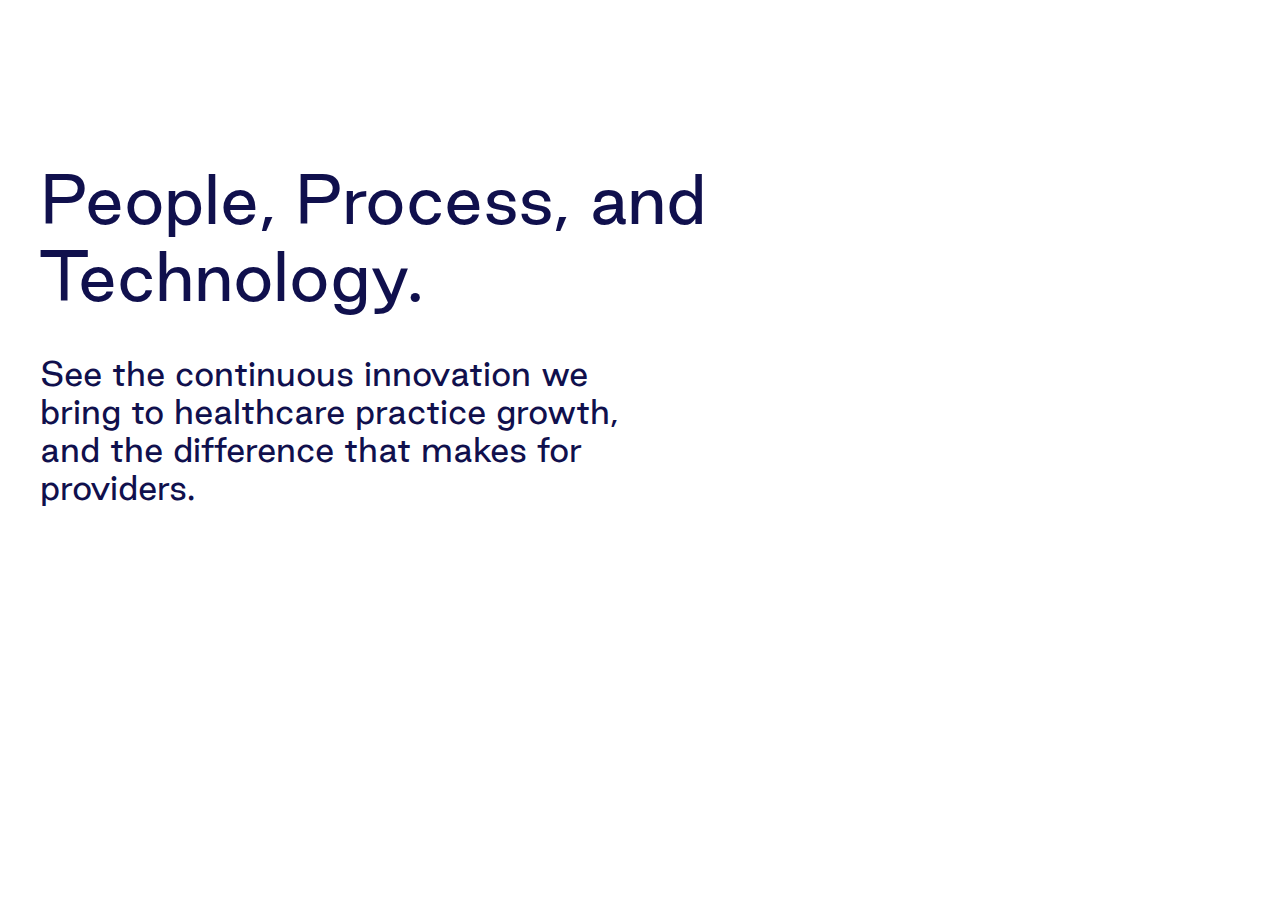
==== about.html @ ecb2eb49 "Test build" ====
<!DOCTYPE html><html lang="en"><head><meta charset="UTF-8"><meta name="viewport" content="width=device-width, initial-scale=1.0"><title>About ECura</title><link rel="stylesheet" href="/fonts.a1546254.css"><link rel="stylesheet" href="/styles.f1bc534e.css"></head><body> <main data-router-wrapper=""> <section data-router-view="about" class="about"> <div class="about-content scroll"> <div class="hero"> <div class="text"> <h2>People, Process, and Technology.</h2> <h3>See the continuous innovation we bring to healthcare practice growth, and the difference that makes for providers.</h3> </div> </div> <div class="center-column section"></div> </div> </section> </main> <script src="https://code.jquery.com/jquery-1.12.4.min.js"></script> <script src="/script.78357cc4.js"></script> </body></html>
---- fonts.a1546254.css ----
@font-face{font-family:Good Sans;src:url(/GoodSans-Light.aa7d587a.woff);font-weight:300;font-style:normal}@font-face{font-family:Good Sans;src:url(/GoodSans-Regular.a907dcb0.woff);font-weight:400;font-style:normal}@font-face{font-family:Good Sans;src:url(/GoodSans-Medium.19197f9d.woff);font-weight:500;font-style:normal}@font-face{font-family:Good Sans;src:url(/GoodSans-Bold.8a5a0946.woff);font-weight:700;font-style:normal}@font-face{font-family:Good Sans;src:url(/GoodSans-Black.2e45808e.woff);font-weight:800;font-style:normal}
/*# sourceMappingURL=/fonts.a1546254.css.map */
---- styles.f1bc534e.css ----
*{font-family:Good Sans;margin:0;padding:0;color:#10104d;font-weight:400}* a{text-decoration:none}::-webkit-scrollbar{display:none}html{font-size:16px}body,html{overflow:hidden}a,p{font-size:1em}h4{font-size:1.5em}h3{font-size:2em}h2{font-size:4em}h1{font-size:8em}.button{border:2px solid #6a62ef;color:#6a62ef;border-radius:100%;padding:16px 34px;transition:color .3s,background-color .3s}.button:hover{color:#fff;background-color:#6a62ef}#loader{position:fixed;top:0;left:0;display:flex;flex-direction:row;justify-content:center;align-items:center;background:#6a62ef;height:100vh;width:100vw;z-index:20;transition-duration:1s;transition-delay:1s}#loader p{color:#fff;font-size:3.5em;transition-duration:.3s;opacity:0}#loader .c{transition-delay:75ms}#loader .u{transition-delay:.15s}#loader .r{transition-delay:.225s}#loader .a{transition-delay:.3s}.menu-bg-desktop{height:80px}.menu-bg-desktop,.menu-bg-mobile{position:fixed;top:0;left:0;z-index:9;width:100%;background-color:#fff;transition:top .3s}.menu-bg-mobile{height:60px;opacity:0}.nav-desktop{position:fixed;top:0;left:0;z-index:10;width:100%;height:80px;display:flex;flex-direction:row;justify-content:space-between;align-items:center;transition:background-color .3s}.nav-desktop .logo-container{margin-left:40px}.nav-desktop .logo-container .logo{font-size:2em;color:#6a62ef;font-weight:500;transition:color .3s}.nav-desktop .logo-container .logo:hover{color:#6a62ef}.nav-desktop .menu-container{display:flex;flex-direction:row;justify-content:center;align-items:center;gap:40px;position:absolute;left:calc(50% - 168.42px)}.nav-desktop .menu-container a{transition:color .3s}.nav-desktop .menu-container a:hover{color:#6a62ef}.nav-desktop .account-container{display:flex;flex-direction:row;justify-content:center;align-items:center;gap:40px;margin-right:40px}.nav-desktop .account-container .sign-in{transition:color .3s}.nav-desktop .account-container .sign-in:hover{color:#6a62ef}.nav-mobile{display:none}.nav-mobile input{position:fixed;top:-100px}.nav-mobile label{position:fixed;top:20px;right:15px;padding:5px;height:30px;width:30px;display:flex;justify-content:center;align-items:center;z-index:12;transition:top .3s}.nav-mobile label .line{position:absolute;height:2px;width:30px;background-color:#10104d;transition-duration:.3s}.nav-mobile label .top{margin-bottom:12px}.nav-mobile label .bot{margin-top:12px}.nav-mobile label:hover{cursor:pointer}.nav-mobile .nav-bar{position:fixed;top:0;left:0;z-index:10;width:100%;height:80px;display:flex;flex-direction:row;justify-content:space-between;align-items:center;transition:background-color .3s;box-sizing:border-box;padding:0 20px;transition:height .3s}.nav-mobile .nav-bar .logo{font-size:1.5em;color:#6a62ef}.nav-mobile .nav-links{position:fixed;top:0;left:0;z-index:11;width:100vw;height:100vh;display:flex;flex-direction:column;justify-content:flex-start;align-items:flex-start;background:#fff;box-sizing:border-box;padding:40px 20px;opacity:0;transition:opacity .3s;pointer-events:none}.nav-mobile .nav-links *{font-size:2.5em;line-height:1.1;margin-bottom:.25em}.nav-mobile .nav-links .home{margin-bottom:1em}.nav-mobile .nav-links .sign-in{margin-top:1em}.nav-mobile .nav-links .get-started{color:#6a62ef}.nav-mobile #menu-checkbox:checked~.nav-links{opacity:1;pointer-events:all}.nav-mobile #menu-checkbox:checked~.menu-button .line{margin:0}.nav-mobile #menu-checkbox:checked~.menu-button .top{transform:rotate(45deg)}.nav-mobile #menu-checkbox:checked~.menu-button .mid{width:0}.nav-mobile #menu-checkbox:checked~.menu-button .bot{transform:rotate(-45deg)}.about,.about-content,.home,.home-content,main{position:absolute;width:100%;height:100%;overflow:hidden}.about-content,.home-content{overflow-x:hidden;overflow-y:scroll}.about,.home{background:#fff}.cover{position:fixed;width:100%;height:100%;background:#6a62ef;top:100%;left:0;z-index:100}.hero{height:100vh;width:100%;box-sizing:border-box;padding:160px 40px 80px}.hero,.hero .text{display:flex;flex-direction:column;justify-content:flex-start;align-items:flex-start}.hero .text{gap:40px}.hero .text h2{max-width:1000px}.hero .text h2 b{color:#6a62ef}.hero .text h3{max-width:600px}.section{width:100%;box-sizing:border-box;padding:160px 40px}@media screen and (max-width:1100px){h4{font-size:4em}h3{font-size:6vw}h2{font-size:12vw}h1{font-size:24vw}.menu-bg-desktop{opacity:0}.menu-bg-mobile{position:fixed;top:-60px;left:0;z-index:9;width:100%;height:60px;background-color:#fff;transition:top .3s;opacity:1}.nav-desktop{display:none}.nav-mobile{display:flex}.hero{padding:160px 20px 80px;line-height:1.1;height:auto;min-height:100vh;justify-content:flex-end}}
/*# sourceMappingURL=/styles.f1bc534e.css.map */
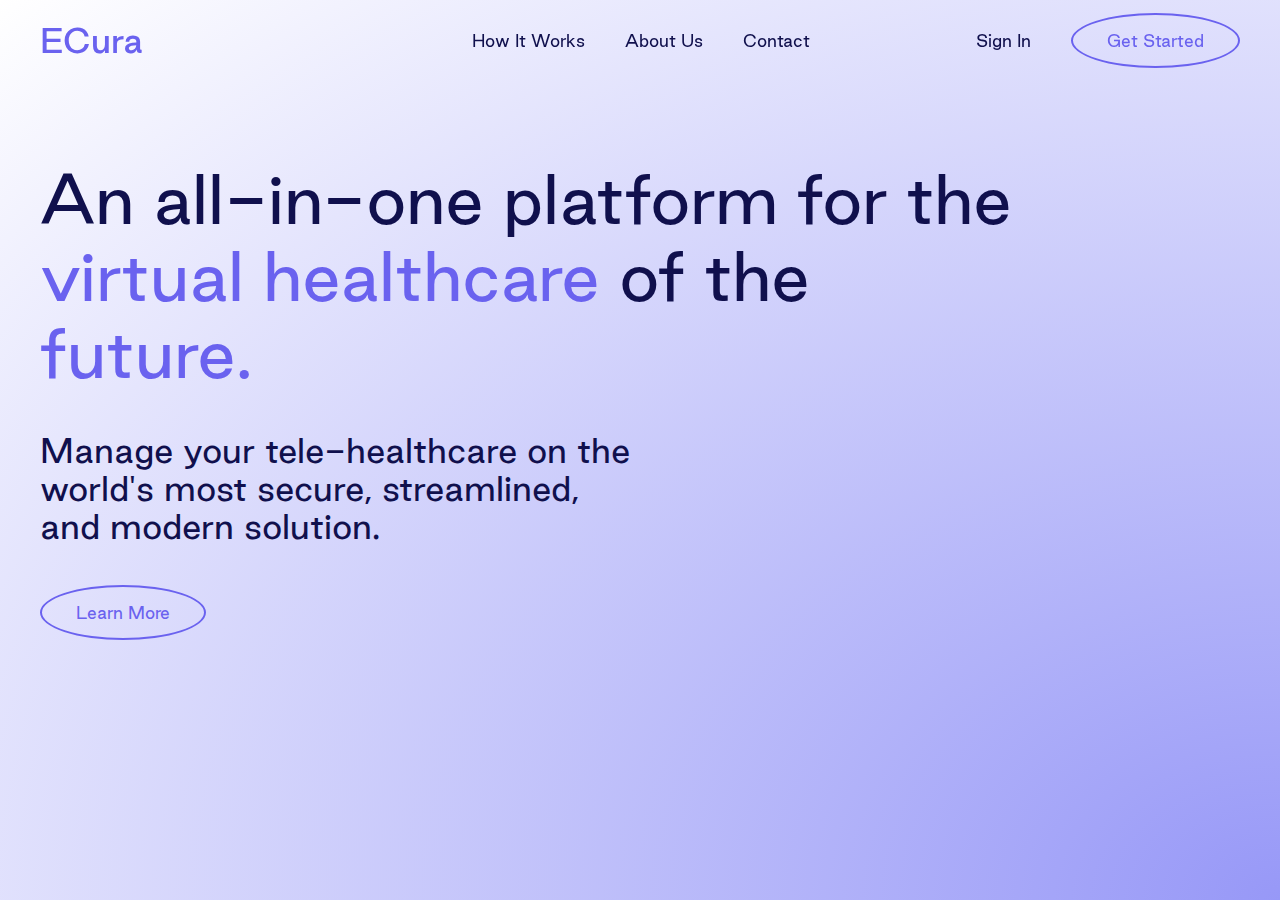
==== commit cded21f7: "Remove parcel" ====
--- a/about.html
+++ b/about.html
@@ -1 +1,43 @@
-<!DOCTYPE html><html lang="en"><head><meta charset="UTF-8"><meta name="viewport" content="width=device-width, initial-scale=1.0"><title>About ECura</title><link rel="stylesheet" href="/fonts.a1546254.css"><link rel="stylesheet" href="/styles.f1bc534e.css"></head><body> <main data-router-wrapper=""> <section data-router-view="about" class="about"> <div class="about-content scroll"> <div class="hero"> <div class="text"> <h2>People, Process, and Technology.</h2> <h3>See the continuous innovation we bring to healthcare practice growth, and the difference that makes for providers.</h3> </div> </div> <div class="center-column section"></div> </div> </section> </main> <script src="https://code.jquery.com/jquery-1.12.4.min.js"></script> <script src="/script.78357cc4.js"></script> </body></html>+<!DOCTYPE html>
+<html lang="en">
+<head>
+    <meta charset="UTF-8">
+    <meta name="viewport" content="width=device-width, initial-scale=1.0">
+    <title>ECura — Tele-Healthcare of the Future</title>
+    <link rel="stylesheet" href="fonts/fonts.css">
+    <link rel="stylesheet" href="css/styles.css">
+    <script src="https://code.jquery.com/jquery-1.12.4.min.js"></script>
+</head>
+<body>
+
+    <div id="components"></div>
+    <div class="cover"></div>
+    <div class="home">
+        <div class="scroll content">
+
+            <div class="hero">
+                <div class="text">
+                    <h2>An all-in-one platform for the <b>virtual healthcare</b> of the <b>future.</b></h2>
+                    <h3>Manage your tele-healthcare on the world's most secure, streamlined, and modern solution.</h3>
+                    <a href="/" class="button">Learn More</a>
+                </div>
+            </div>
+
+            <div class="section center-column">
+                <img src="img/large.jpg" alt="">
+                <img src="img/large.jpg" alt="">
+                <img src="img/large.jpg" alt="">
+                <img src="img/large.jpg" alt="">
+                <img src="img/large.jpg" alt="">
+                <img src="img/large.jpg" alt="">
+                <img src="img/large.jpg" alt="">
+                <img src="img/large.jpg" alt="">
+                <img src="img/large.jpg" alt="">
+            </div>
+                
+        </div>
+    </div>
+
+    <script src="js/script.js"></script>
+</body>
+</html>--- a/fonts/fonts.css
+++ b/fonts/fonts.css
@@ -0,0 +1,35 @@
+@font-face {
+  font-family: "Good Sans";
+  src: url(GoodSans-Light.woff);
+  font-weight: 300;
+  font-style: normal;
+}
+
+@font-face {
+  font-family: "Good Sans";
+  src: url(GoodSans-Regular.woff);
+  font-weight: 400;
+  font-style: normal;
+}
+
+@font-face {
+  font-family: "Good Sans";
+  src: url(GoodSans-Medium.woff);
+  font-weight: 500;
+  font-style: normal;
+}
+
+@font-face {
+  font-family: "Good Sans";
+  src: url(GoodSans-Bold.woff);
+  font-weight: 700;
+  font-style: normal;
+}
+
+@font-face {
+  font-family: "Good Sans";
+  src: url(GoodSans-Black.woff);
+  font-weight: 800;
+  font-style: normal;
+}
+/*# sourceMappingURL=fonts.css.map */--- a/css/styles.css
+++ b/css/styles.css
@@ -0,0 +1,553 @@
+* {
+  font-family: "Good Sans";
+  margin: 0;
+  padding: 0;
+  color: #10104d;
+  font-weight: 400;
+}
+
+* a {
+  text-decoration: none;
+}
+
+*::-webkit-scrollbar {
+  display: none;
+}
+
+html {
+  overflow: hidden;
+  font-size: 16px;
+}
+
+body {
+  overflow: hidden;
+}
+
+p, a {
+  font-size: 1em;
+}
+
+h4 {
+  font-size: 1.5em;
+}
+
+h3 {
+  font-size: 2em;
+}
+
+h2 {
+  font-size: 4em;
+}
+
+h1 {
+  font-size: 8em;
+}
+
+.button {
+  border: 2px solid #6A62EF;
+  color: #6A62EF;
+  border-radius: 100%;
+  padding: 16px 34px;
+  -webkit-transition: color .3s, background-color .3s;
+  transition: color .3s, background-color .3s;
+}
+
+.button:hover {
+  color: #fff;
+  background-color: #6A62EF;
+}
+
+.loader {
+  position: fixed;
+  top: 0;
+  left: 0;
+  display: -webkit-box;
+  display: -ms-flexbox;
+  display: flex;
+  -webkit-box-orient: horizontal;
+  -webkit-box-direction: normal;
+      -ms-flex-direction: row;
+          flex-direction: row;
+  -webkit-box-pack: center;
+      -ms-flex-pack: center;
+          justify-content: center;
+  -webkit-box-align: center;
+      -ms-flex-align: center;
+          align-items: center;
+  background: #6A62EF;
+  height: 100%;
+  width: 100%;
+  z-index: 20;
+  -webkit-transition-duration: .75s;
+          transition-duration: .75s;
+  -webkit-transition-delay: .75s;
+          transition-delay: .75s;
+}
+
+.loader p {
+  color: white;
+  font-size: 3.5em;
+  -webkit-transition-duration: .3s;
+          transition-duration: .3s;
+  opacity: 0;
+}
+
+.loader .c {
+  -webkit-transition-delay: .075s;
+          transition-delay: .075s;
+}
+
+.loader .u {
+  -webkit-transition-delay: .15s;
+          transition-delay: .15s;
+}
+
+.loader .r {
+  -webkit-transition-delay: .225s;
+          transition-delay: .225s;
+}
+
+.loader .a {
+  -webkit-transition-delay: .3s;
+          transition-delay: .3s;
+}
+
+.menu-bg-desktop {
+  position: fixed;
+  top: -80px;
+  left: 0;
+  z-index: 9;
+  width: 100%;
+  height: 80px;
+  background-color: #fff;
+  -webkit-transition: top .3s;
+  transition: top .3s;
+}
+
+.menu-bg-mobile {
+  position: fixed;
+  top: -60px;
+  left: 0;
+  z-index: 9;
+  width: 100%;
+  height: 60px;
+  background-color: #fff;
+  -webkit-transition: top .3s;
+  transition: top .3s;
+  opacity: 0;
+}
+
+.nav-desktop {
+  position: fixed;
+  top: 0;
+  left: 0;
+  z-index: 10;
+  width: 100%;
+  height: 80px;
+  display: -webkit-box;
+  display: -ms-flexbox;
+  display: flex;
+  -webkit-box-orient: horizontal;
+  -webkit-box-direction: normal;
+      -ms-flex-direction: row;
+          flex-direction: row;
+  -webkit-box-pack: justify;
+      -ms-flex-pack: justify;
+          justify-content: space-between;
+  -webkit-box-align: center;
+      -ms-flex-align: center;
+          align-items: center;
+  -webkit-transition: background-color .3s;
+  transition: background-color .3s;
+}
+
+.nav-desktop .logo-container {
+  margin-left: 40px;
+}
+
+.nav-desktop .logo-container .logo {
+  font-size: 2em;
+  color: #6A62EF;
+  font-weight: 500;
+  -webkit-transition: color .3s;
+  transition: color .3s;
+}
+
+.nav-desktop .logo-container .logo:hover {
+  color: #6A62EF;
+}
+
+.nav-desktop .menu-container {
+  display: -webkit-box;
+  display: -ms-flexbox;
+  display: flex;
+  -webkit-box-orient: horizontal;
+  -webkit-box-direction: normal;
+      -ms-flex-direction: row;
+          flex-direction: row;
+  -webkit-box-pack: center;
+      -ms-flex-pack: center;
+          justify-content: center;
+  -webkit-box-align: center;
+      -ms-flex-align: center;
+          align-items: center;
+  gap: 40px;
+  position: absolute;
+  left: calc(50% - 336.84px / 2);
+}
+
+.nav-desktop .menu-container a {
+  -webkit-transition: color .3s;
+  transition: color .3s;
+}
+
+.nav-desktop .menu-container a:hover {
+  color: #6A62EF;
+}
+
+.nav-desktop .account-container {
+  display: -webkit-box;
+  display: -ms-flexbox;
+  display: flex;
+  -webkit-box-orient: horizontal;
+  -webkit-box-direction: normal;
+      -ms-flex-direction: row;
+          flex-direction: row;
+  -webkit-box-pack: center;
+      -ms-flex-pack: center;
+          justify-content: center;
+  -webkit-box-align: center;
+      -ms-flex-align: center;
+          align-items: center;
+  gap: 40px;
+  margin-right: 40px;
+}
+
+.nav-desktop .account-container .sign-in {
+  -webkit-transition: color .3s;
+  transition: color .3s;
+}
+
+.nav-desktop .account-container .sign-in:hover {
+  color: #6A62EF;
+}
+
+.nav-mobile {
+  display: none;
+}
+
+.nav-mobile input {
+  position: fixed;
+  top: -100px;
+}
+
+.nav-mobile label {
+  position: fixed;
+  top: 20px;
+  right: 15px;
+  padding: 5px;
+  height: 30px;
+  width: 30px;
+  display: -webkit-box;
+  display: -ms-flexbox;
+  display: flex;
+  -webkit-box-pack: center;
+      -ms-flex-pack: center;
+          justify-content: center;
+  -webkit-box-align: center;
+      -ms-flex-align: center;
+          align-items: center;
+  z-index: 12;
+  -webkit-transition: top .3s;
+  transition: top .3s;
+}
+
+.nav-mobile label .line {
+  position: absolute;
+  height: 2px;
+  width: 30px;
+  background-color: #10104d;
+  -webkit-transition-duration: .3s;
+          transition-duration: .3s;
+}
+
+.nav-mobile label .top {
+  margin-bottom: 12px;
+}
+
+.nav-mobile label .bot {
+  margin-top: 12px;
+}
+
+.nav-mobile label:hover {
+  cursor: pointer;
+}
+
+.nav-mobile .nav-bar {
+  position: fixed;
+  top: 0;
+  left: 0;
+  z-index: 10;
+  width: 100%;
+  height: 80px;
+  display: -webkit-box;
+  display: -ms-flexbox;
+  display: flex;
+  -webkit-box-orient: horizontal;
+  -webkit-box-direction: normal;
+      -ms-flex-direction: row;
+          flex-direction: row;
+  -webkit-box-pack: justify;
+      -ms-flex-pack: justify;
+          justify-content: space-between;
+  -webkit-box-align: center;
+      -ms-flex-align: center;
+          align-items: center;
+  -webkit-transition: background-color .3s;
+  transition: background-color .3s;
+  -webkit-box-sizing: border-box;
+          box-sizing: border-box;
+  padding: 0 20px;
+  -webkit-transition: height .3s;
+  transition: height .3s;
+}
+
+.nav-mobile .nav-bar .logo {
+  font-size: 1.5em;
+  color: #6A62EF;
+}
+
+.nav-mobile .nav-links {
+  position: fixed;
+  top: 0;
+  left: 0;
+  z-index: 11;
+  width: 100vw;
+  height: 100vh;
+  display: -webkit-box;
+  display: -ms-flexbox;
+  display: flex;
+  -webkit-box-orient: vertical;
+  -webkit-box-direction: normal;
+      -ms-flex-direction: column;
+          flex-direction: column;
+  -webkit-box-pack: start;
+      -ms-flex-pack: start;
+          justify-content: flex-start;
+  -webkit-box-align: start;
+      -ms-flex-align: start;
+          align-items: flex-start;
+  background: #fff;
+  -webkit-box-sizing: border-box;
+          box-sizing: border-box;
+  padding: 40px 20px;
+  opacity: 0;
+  -webkit-transition: opacity .3s;
+  transition: opacity .3s;
+  pointer-events: none;
+}
+
+.nav-mobile .nav-links * {
+  font-size: 2.5em;
+  line-height: 1.1;
+  margin-bottom: .25em;
+}
+
+.nav-mobile .nav-links .home {
+  margin-bottom: 1em;
+}
+
+.nav-mobile .nav-links .sign-in {
+  margin-top: 1em;
+}
+
+.nav-mobile .nav-links .get-started {
+  color: #6A62EF;
+}
+
+.nav-mobile #menu-checkbox:checked ~ .nav-links {
+  opacity: 1;
+  pointer-events: all;
+}
+
+.nav-mobile #menu-checkbox:checked ~ .menu-button .line {
+  margin: 0;
+}
+
+.nav-mobile #menu-checkbox:checked ~ .menu-button .top {
+  -webkit-transform: rotate(45deg);
+          transform: rotate(45deg);
+}
+
+.nav-mobile #menu-checkbox:checked ~ .menu-button .mid {
+  width: 0;
+}
+
+.nav-mobile #menu-checkbox:checked ~ .menu-button .bot {
+  -webkit-transform: rotate(-45deg);
+          transform: rotate(-45deg);
+}
+
+.home, .about, .content, .content {
+  position: absolute;
+  width: 100%;
+  height: 100%;
+  overflow: hidden;
+}
+
+.content {
+  overflow-x: hidden;
+  overflow-y: scroll;
+}
+
+.home, .about {
+  background: #fff;
+}
+
+.cover {
+  position: fixed;
+  width: 100%;
+  height: 100%;
+  background: #6A62EF;
+  top: 0;
+  left: 0;
+  z-index: 19;
+  -webkit-transition-duration: .75s;
+          transition-duration: .75s;
+}
+
+.hero {
+  height: 100vh;
+  width: 100%;
+  -webkit-box-sizing: border-box;
+          box-sizing: border-box;
+  padding: 160px 40px 80px 40px;
+  background: radial-gradient(ellipse at bottom right, #9798f7, transparent);
+  display: -webkit-box;
+  display: -ms-flexbox;
+  display: flex;
+  -webkit-box-orient: vertical;
+  -webkit-box-direction: normal;
+      -ms-flex-direction: column;
+          flex-direction: column;
+  -webkit-box-pack: start;
+      -ms-flex-pack: start;
+          justify-content: flex-start;
+  -webkit-box-align: start;
+      -ms-flex-align: start;
+          align-items: flex-start;
+}
+
+.hero .text {
+  display: -webkit-box;
+  display: -ms-flexbox;
+  display: flex;
+  -webkit-box-orient: vertical;
+  -webkit-box-direction: normal;
+      -ms-flex-direction: column;
+          flex-direction: column;
+  -webkit-box-pack: start;
+      -ms-flex-pack: start;
+          justify-content: flex-start;
+  -webkit-box-align: start;
+      -ms-flex-align: start;
+          align-items: flex-start;
+  gap: 40px;
+}
+
+.hero .text h2 {
+  max-width: 1000px;
+}
+
+.hero .text h2 b {
+  color: #6A62EF;
+}
+
+.hero .text h3 {
+  max-width: 600px;
+}
+
+.section {
+  width: 100%;
+  -webkit-box-sizing: border-box;
+          box-sizing: border-box;
+  padding: 160px 40px;
+  display: -webkit-box;
+  display: -ms-flexbox;
+  display: flex;
+  -webkit-box-orient: vertical;
+  -webkit-box-direction: normal;
+      -ms-flex-direction: column;
+          flex-direction: column;
+  gap: 40px;
+}
+
+.section img {
+  width: 100%;
+}
+
+@media screen and (max-width: 1100px) {
+  h4 {
+    font-size: 1.25em;
+  }
+  h3 {
+    font-size: 2em;
+  }
+  h2 {
+    font-size: 4em;
+  }
+  h1 {
+    font-size: 8em;
+  }
+  .menu-bg-desktop {
+    opacity: 0;
+  }
+  .menu-bg-mobile {
+    position: fixed;
+    top: -60px;
+    left: 0;
+    z-index: 9;
+    width: 100%;
+    height: 60px;
+    background-color: #fff;
+    -webkit-transition: top .3s;
+    transition: top .3s;
+    opacity: 1;
+  }
+  .nav-desktop {
+    display: none;
+  }
+  .nav-mobile {
+    display: -webkit-box;
+    display: -ms-flexbox;
+    display: flex;
+  }
+  .hero {
+    padding: 160px 20px 80px 20px;
+    line-height: 1.1;
+    height: auto;
+    min-height: 100vh;
+    -webkit-box-pack: end;
+        -ms-flex-pack: end;
+            justify-content: flex-end;
+  }
+  .section {
+    padding: 80px 20px;
+  }
+}
+
+@media screen and (max-width: 500px) {
+  h4 {
+    font-size: 4em;
+  }
+  h3 {
+    font-size: 6vw;
+  }
+  h2 {
+    font-size: 12vw;
+  }
+  h1 {
+    font-size: 24vw;
+  }
+}
+/*# sourceMappingURL=styles.css.map */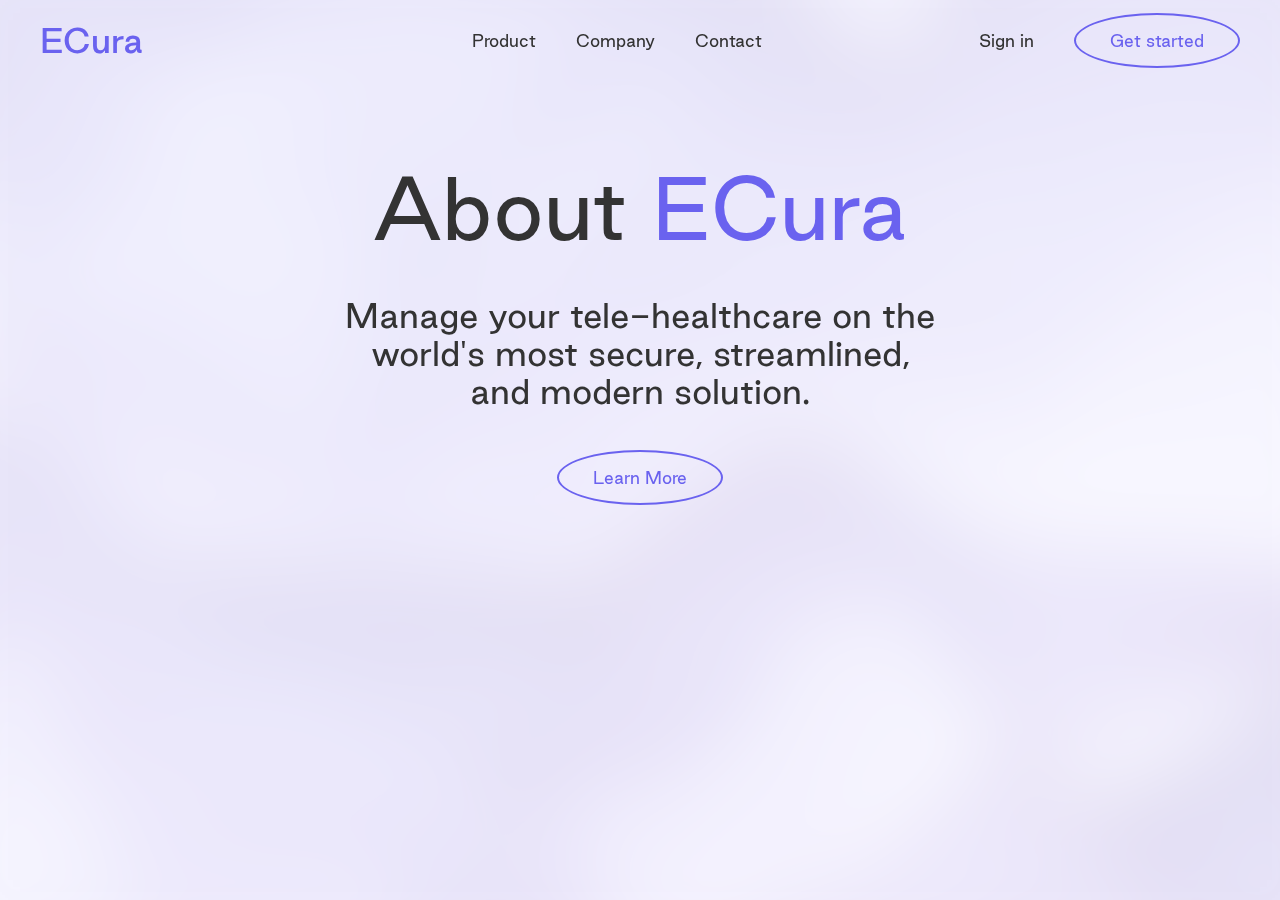
==== commit 4b6ae808: "Reorganize menu" ====
--- a/about.html
+++ b/about.html
@@ -12,32 +12,26 @@
 
     <div id="components"></div>
     <div class="cover"></div>
+
     <div class="home">
         <div class="scroll content">
 
             <div class="hero">
                 <div class="text">
-                    <h2>An all-in-one platform for the <b>virtual healthcare</b> of the <b>future.</b></h2>
+                    <h1>About <b>ECura</b></h1>
                     <h3>Manage your tele-healthcare on the world's most secure, streamlined, and modern solution.</h3>
                     <a href="/" class="button">Learn More</a>
                 </div>
             </div>
 
             <div class="section center-column">
-                <img src="img/large.jpg" alt="">
-                <img src="img/large.jpg" alt="">
-                <img src="img/large.jpg" alt="">
-                <img src="img/large.jpg" alt="">
-                <img src="img/large.jpg" alt="">
-                <img src="img/large.jpg" alt="">
-                <img src="img/large.jpg" alt="">
-                <img src="img/large.jpg" alt="">
-                <img src="img/large.jpg" alt="">
             </div>
                 
         </div>
     </div>
 
+    <div class="bg"></div>
+
     <script src="js/script.js"></script>
 </body>
 </html>--- a/fonts/fonts.css
+++ b/fonts/fonts.css
@@ -1,35 +1 @@
-@font-face {
-  font-family: "Good Sans";
-  src: url(GoodSans-Light.woff);
-  font-weight: 300;
-  font-style: normal;
-}
-
-@font-face {
-  font-family: "Good Sans";
-  src: url(GoodSans-Regular.woff);
-  font-weight: 400;
-  font-style: normal;
-}
-
-@font-face {
-  font-family: "Good Sans";
-  src: url(GoodSans-Medium.woff);
-  font-weight: 500;
-  font-style: normal;
-}
-
-@font-face {
-  font-family: "Good Sans";
-  src: url(GoodSans-Bold.woff);
-  font-weight: 700;
-  font-style: normal;
-}
-
-@font-face {
-  font-family: "Good Sans";
-  src: url(GoodSans-Black.woff);
-  font-weight: 800;
-  font-style: normal;
-}
-/*# sourceMappingURL=fonts.css.map */+@font-face{font-family:"Good Sans";src:url(GoodSans-Light.woff);font-weight:300;font-style:normal}@font-face{font-family:"Good Sans";src:url(GoodSans-Regular.woff);font-weight:400;font-style:normal}@font-face{font-family:"Good Sans";src:url(GoodSans-Medium.woff);font-weight:500;font-style:normal}@font-face{font-family:"Good Sans";src:url(GoodSans-Bold.woff);font-weight:700;font-style:normal}@font-face{font-family:"Good Sans";src:url(GoodSans-Black.woff);font-weight:800;font-style:normal}@font-face{font-family:'Neue World';src:url("https://assets.website-files.com/5f5f991f8f95b8eeba2b1266/5f5f9a46e37d8abf1e579e9d_NeueWorld-Regular.woff2") format("woff2");font-weight:400;font-style:normal;font-display:swap}@font-face{font-family:'Maelstrom Sans';src:url("https://assets.website-files.com/5f5f991f8f95b8eeba2b1266/5f5f9a4624c868ed3c276035_MaelstromSansTest-Bold.woff2") format("woff2");font-weight:700;font-style:normal;font-display:swap}@font-face{font-family:'Untitled Sans';src:url("https://assets.website-files.com/5f5f991f8f95b8eeba2b1266/5f8800bd90080141f7f34b89_UntitledSans-Regular.woff2") format("woff2");font-weight:400;font-style:normal;font-display:swap}
--- a/css/styles.css
+++ b/css/styles.css
@@ -2,7 +2,7 @@
   font-family: "Good Sans";
   margin: 0;
   padding: 0;
-  color: #10104d;
+  color: #333;
   font-weight: 400;
 }
 
@@ -40,7 +40,7 @@
 }
 
 h1 {
-  font-size: 8em;
+  font-size: 5em;
 }
 
 .button {
@@ -78,10 +78,10 @@
   height: 100%;
   width: 100%;
   z-index: 20;
-  -webkit-transition-duration: .75s;
-          transition-duration: .75s;
-  -webkit-transition-delay: .75s;
-          transition-delay: .75s;
+  -webkit-transition-duration: .5s;
+          transition-duration: .5s;
+  -webkit-transition-timing-function: ease;
+          transition-timing-function: ease;
 }
 
 .loader p {
@@ -112,6 +112,20 @@
           transition-delay: .3s;
 }
 
+.cover {
+  position: fixed;
+  width: 100%;
+  height: 100%;
+  background: #6A62EF;
+  top: 0;
+  left: 0;
+  z-index: 19;
+  -webkit-transition-duration: 0;
+          transition-duration: 0;
+  -webkit-transition-timing-function: ease;
+          transition-timing-function: ease;
+}
+
 .menu-bg-desktop {
   position: fixed;
   top: -80px;
@@ -197,12 +211,132 @@
 }
 
 .nav-desktop .menu-container a {
-  -webkit-transition: color .3s;
-  transition: color .3s;
+  -webkit-transition-duration: .4s;
+          transition-duration: .4s;
+  border-bottom: 2px solid rgba(106, 98, 239, 0);
+  padding: 4px 0 2px 0;
+  text-align: center;
 }
 
 .nav-desktop .menu-container a:hover {
   color: #6A62EF;
+  border-bottom: 2px solid rgba(106, 98, 239, 0.2);
+}
+
+.nav-desktop .menu-container .menu-item {
+  display: -webkit-box;
+  display: -ms-flexbox;
+  display: flex;
+  -webkit-box-orient: vertical;
+  -webkit-box-direction: normal;
+      -ms-flex-direction: column;
+          flex-direction: column;
+  -webkit-box-pack: start;
+      -ms-flex-pack: start;
+          justify-content: flex-start;
+  -webkit-box-align: center;
+      -ms-flex-align: center;
+          align-items: center;
+}
+
+.nav-desktop .menu-container .menu-item .link {
+  pointer-events: all;
+}
+
+.nav-desktop .menu-container .menu-item .submenu {
+  opacity: 0;
+  pointer-events: none;
+  position: absolute;
+  -webkit-transition-duration: .3s;
+          transition-duration: .3s;
+  margin-top: 27px;
+  display: -webkit-box;
+  display: -ms-flexbox;
+  display: flex;
+  -webkit-box-orient: vertical;
+  -webkit-box-direction: normal;
+      -ms-flex-direction: column;
+          flex-direction: column;
+  -webkit-box-pack: start;
+      -ms-flex-pack: start;
+          justify-content: flex-start;
+  -webkit-box-align: center;
+      -ms-flex-align: center;
+          align-items: center;
+}
+
+.nav-desktop .menu-container .menu-item .submenu .triangle {
+  height: 16px;
+  width: 16px;
+  background: #fff;
+  -webkit-box-shadow: 0 5px 14px -4px rgba(13, 23, 75, 0.5);
+          box-shadow: 0 5px 14px -4px rgba(13, 23, 75, 0.5);
+  margin-top: 1em;
+  -webkit-transform: rotate(45deg);
+          transform: rotate(45deg);
+  margin-bottom: -10px;
+}
+
+.nav-desktop .menu-container .menu-item .submenu .inner {
+  display: -webkit-box;
+  display: -ms-flexbox;
+  display: flex;
+  -webkit-box-orient: vertical;
+  -webkit-box-direction: normal;
+      -ms-flex-direction: column;
+          flex-direction: column;
+  -webkit-box-pack: start;
+      -ms-flex-pack: start;
+          justify-content: flex-start;
+  -webkit-box-align: center;
+      -ms-flex-align: center;
+          align-items: center;
+  gap: 6px;
+  background: #fff;
+  padding: 1.25em;
+  border-radius: .6em;
+  z-index: 11;
+  -webkit-box-shadow: 0 5px 14px -4px rgba(13, 23, 75, 0.5);
+          box-shadow: 0 5px 14px -4px rgba(13, 23, 75, 0.5);
+}
+
+.nav-desktop .menu-container .menu-item .submenu .inner a {
+  all: unset;
+  text-align: center;
+  -webkit-transition-duration: .4s;
+          transition-duration: .4s;
+  -webkit-transition-delay: 0;
+          transition-delay: 0;
+  padding: 8px;
+  border-radius: .3em;
+  width: 120px;
+}
+
+.nav-desktop .menu-container .menu-item .submenu .inner a:hover {
+  cursor: pointer;
+  background: rgba(106, 98, 239, 0.1);
+}
+
+.nav-desktop .menu-container .menu-item .link {
+  -webkit-transition-duration: .4s;
+          transition-duration: .4s;
+  border-bottom: 2px solid rgba(106, 98, 239, 0);
+  padding: 4px 0 2px 0;
+  text-align: center;
+}
+
+.nav-desktop .menu-container .menu-item .link:hover {
+  color: #6A62EF;
+  border-bottom: 2px solid rgba(106, 98, 239, 0.2);
+}
+
+.nav-desktop .menu-container .menu-item .link:hover, .nav-desktop .menu-container .menu-item .link:link, .nav-desktop .menu-container .menu-item .link:active, .nav-desktop .menu-container .menu-item .link:visited {
+  cursor: default;
+}
+
+.nav-desktop .menu-container .menu-item .link:hover ~ .submenu, .nav-desktop .menu-container .menu-item .submenu:hover {
+  opacity: 1;
+  pointer-events: all;
 }
 
 .nav-desktop .account-container {
@@ -224,12 +358,15 @@
 }
 
 .nav-desktop .account-container .sign-in {
-  -webkit-transition: color .3s;
-  transition: color .3s;
+  -webkit-transition-duration: .4s;
+          transition-duration: .4s;
+  border-bottom: 2px solid rgba(0, 0, 0, 0);
+  padding: 4px 0 2px 0;
 }
 
 .nav-desktop .account-container .sign-in:hover {
   color: #6A62EF;
+  border-bottom: 2px solid rgba(0, 0, 0, 0.2);
 }
 
 .nav-mobile {
@@ -266,9 +403,9 @@
   position: absolute;
   height: 2px;
   width: 30px;
-  background-color: #10104d;
-  -webkit-transition-duration: .3s;
-          transition-duration: .3s;
+  background-color: #333;
+  -webkit-transition-duration: .6s;
+          transition-duration: .6s;
 }
 
 .nav-mobile label .top {
@@ -324,6 +461,18 @@
   z-index: 11;
   width: 100vw;
   height: 100vh;
+  background: #fff;
+  -webkit-box-sizing: border-box;
+          box-sizing: border-box;
+  padding: 40px 20px;
+  opacity: 0;
+  -webkit-transition: opacity .3s;
+  transition: opacity .3s;
+  pointer-events: none;
+  overflow-y: scroll;
+}
+
+.nav-mobile .nav-links .inner {
   display: -webkit-box;
   display: -ms-flexbox;
   display: flex;
@@ -337,31 +486,36 @@
   -webkit-box-align: start;
       -ms-flex-align: start;
           align-items: flex-start;
-  background: #fff;
-  -webkit-box-sizing: border-box;
-          box-sizing: border-box;
-  padding: 40px 20px;
-  opacity: 0;
-  -webkit-transition: opacity .3s;
-  transition: opacity .3s;
-  pointer-events: none;
-}
-
-.nav-mobile .nav-links * {
-  font-size: 2.5em;
+  height: auto;
+}
+
+.nav-mobile .nav-links .inner * {
+  font-size: 1.5em;
   line-height: 1.1;
   margin-bottom: .25em;
 }
 
-.nav-mobile .nav-links .home {
-  margin-bottom: 1em;
-}
-
-.nav-mobile .nav-links .sign-in {
+.nav-mobile .nav-links .inner a {
+  border-bottom: 2px solid rgba(106, 98, 239, 0.2);
+  padding-bottom: 2px;
+  padding-top: 4px;
+}
+
+.nav-mobile .nav-links .inner .b {
+  color: #6A62EF;
   margin-top: 1em;
-}
-
-.nav-mobile .nav-links .get-started {
+  margin-bottom: .5em;
+}
+
+.nav-mobile .nav-links .inner .i {
+  margin-left: 1em;
+}
+
+.nav-mobile .nav-links .inner .sign-in {
+  margin-top: 1em;
+}
+
+.nav-mobile .nav-links .inner .get-started {
   color: #6A62EF;
 }
 
@@ -400,29 +554,11 @@
   overflow-y: scroll;
 }
 
-.home, .about {
-  background: #fff;
-}
-
-.cover {
-  position: fixed;
-  width: 100%;
-  height: 100%;
-  background: #6A62EF;
-  top: 0;
-  left: 0;
-  z-index: 19;
-  -webkit-transition-duration: .75s;
-          transition-duration: .75s;
-}
-
 .hero {
-  height: 100vh;
   width: 100%;
   -webkit-box-sizing: border-box;
           box-sizing: border-box;
   padding: 160px 40px 80px 40px;
-  background: radial-gradient(ellipse at bottom right, #9798f7, transparent);
   display: -webkit-box;
   display: -ms-flexbox;
   display: flex;
@@ -433,9 +569,9 @@
   -webkit-box-pack: start;
       -ms-flex-pack: start;
           justify-content: flex-start;
-  -webkit-box-align: start;
-      -ms-flex-align: start;
-          align-items: flex-start;
+  -webkit-box-align: center;
+      -ms-flex-align: center;
+          align-items: center;
 }
 
 .hero .text {
@@ -449,17 +585,21 @@
   -webkit-box-pack: start;
       -ms-flex-pack: start;
           justify-content: flex-start;
-  -webkit-box-align: start;
-      -ms-flex-align: start;
-          align-items: flex-start;
+  -webkit-box-align: center;
+      -ms-flex-align: center;
+          align-items: center;
   gap: 40px;
 }
 
-.hero .text h2 {
-  max-width: 1000px;
-}
-
-.hero .text h2 b {
+.hero .text * {
+  text-align: center;
+}
+
+.hero .text h1 {
+  max-width: 1100px;
+}
+
+.hero .text h1 b {
   color: #6A62EF;
 }
 
@@ -486,7 +626,19 @@
   width: 100%;
 }
 
-@media screen and (max-width: 1100px) {
+.bg {
+  position: fixed;
+  top: -75px;
+  left: -75px;
+  width: calc(100% + 150px);
+  height: calc(100% + 150px);
+  z-index: -1;
+  background-image: url("../img/colors.jpg");
+  -webkit-filter: blur(40px) opacity(0.2) hue-rotate(-20deg);
+          filter: blur(40px) opacity(0.2) hue-rotate(-20deg);
+}
+
+@media screen and (max-width: 1000px) {
   h4 {
     font-size: 1.25em;
   }
@@ -497,7 +649,7 @@
     font-size: 4em;
   }
   h1 {
-    font-size: 8em;
+    font-size: 4em;
   }
   .menu-bg-desktop {
     opacity: 0;
@@ -525,14 +677,10 @@
   .hero {
     padding: 160px 20px 80px 20px;
     line-height: 1.1;
-    height: auto;
-    min-height: 100vh;
-    -webkit-box-pack: end;
-        -ms-flex-pack: end;
-            justify-content: flex-end;
   }
   .section {
     padding: 80px 20px;
+    gap: 20px;
   }
 }
 
@@ -547,7 +695,6 @@
     font-size: 12vw;
   }
   h1 {
-    font-size: 24vw;
-  }
-}
-/*# sourceMappingURL=styles.css.map */+    font-size: 12vw;
+  }
+}
